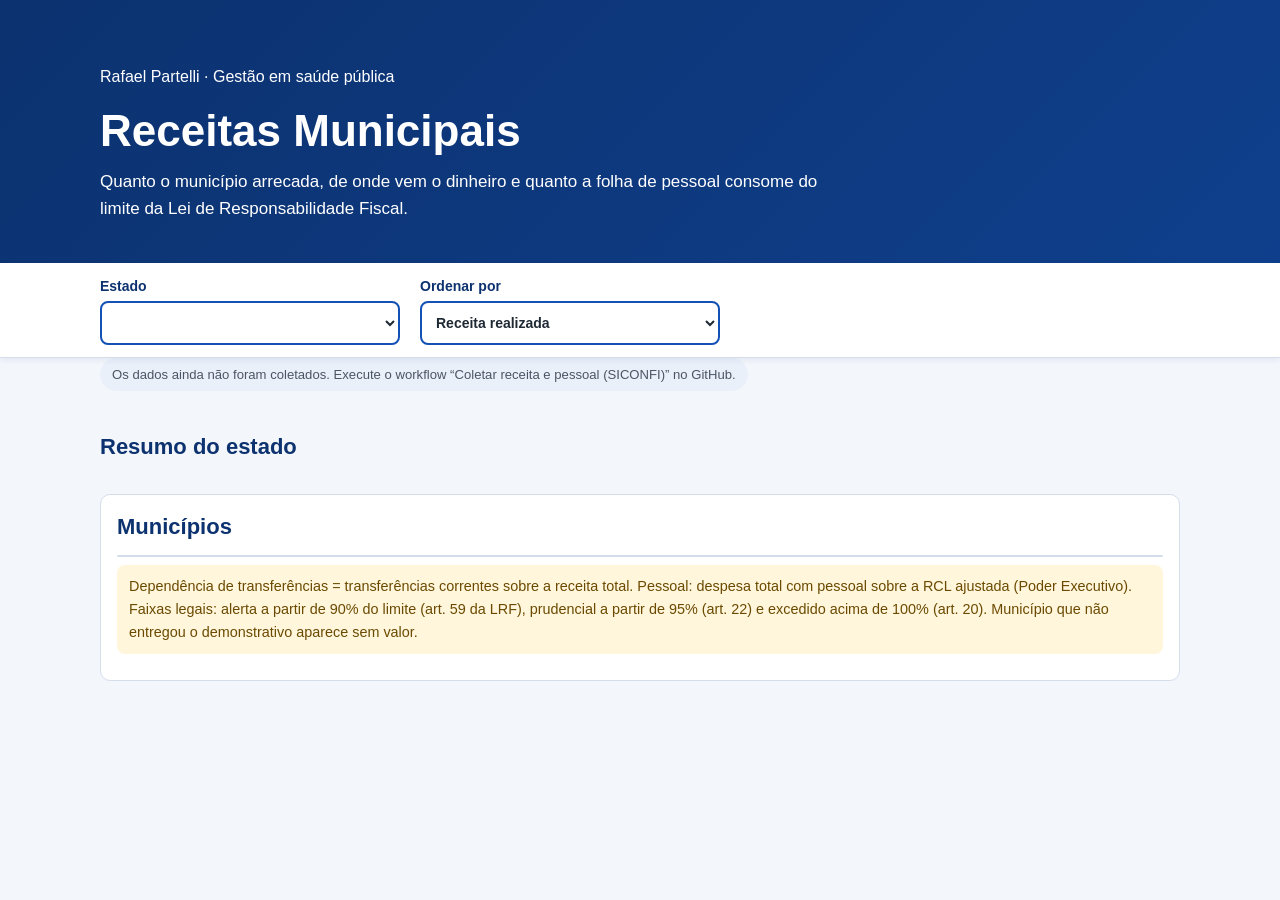
==== receitas/index.html @ 76436f77 "Receita e pessoal (SICONFI), sondagem de portais estaduais e SisCEBAS, paginas Receitas e Organizaco" ====
<!doctype html>
<html lang="pt-BR">
<head>
<meta charset="utf-8">
<meta name="viewport" content="width=device-width, initial-scale=1">
<title>Receitas Municipais | Rafael Partelli</title>
<meta name="description" content="Receita realizada, dependência de transferências, receita por habitante e despesa com pessoal (limites da LRF) dos municípios, com dados do SICONFI e data de cada coleta.">
<link rel="icon" href="data:image/svg+xml,%3Csvg xmlns='http://www.w3.org/2000/svg' viewBox='0 0 32 32'%3E%3Crect width='32' height='32' rx='6' fill='%231351B4'/%3E%3Cpath d='M14 7h4v7h7v4h-7v7h-4v-7H7v-4h7z' fill='%23fff'/%3E%3C/svg%3E">
<link rel="stylesheet" href="../css/sala.css?v=2">
<link rel="stylesheet" href="../css/receitas.css?v=1">
</head>
<body>
<a class="pular" href="#conteudo">Ir para o conteúdo</a>
<header class="topo">
  <div class="miolo">
    <p class="marca">Rafael Partelli · Gestão em saúde pública</p>
    <h1>Receitas Municipais</h1>
    <p class="lead">Quanto o município arrecada, de onde vem o dinheiro e quanto a folha de pessoal consome do limite da Lei de Responsabilidade Fiscal.</p>
  </div>
</header>

<nav class="filtros" aria-label="Escolha do estado">
  <div class="miolo filtros-linha">
    <label>Estado
      <select id="selUF"></select>
    </label>
    <label>Ordenar por
      <select id="selOrd">
        <option value="total">Receita realizada</option>
        <option value="percapita">Receita por habitante</option>
        <option value="dep">Dependência de transferências</option>
        <option value="trib">Receita tributária</option>
        <option value="pes">Pessoal (% da RCL)</option>
        <option value="nome">Nome</option>
      </select>
    </label>
  </div>
</nav>

<main id="conteudo" class="miolo">
  <p id="selo" class="pilula" role="status" aria-live="polite">Carregando dados...</p>
  <section aria-labelledby="h-resumo">
    <h2 id="h-resumo">Resumo do estado</h2>
    <div id="kpis" class="kpis"></div>
  </section>
  <section aria-labelledby="h-tab" class="bloco">
    <h2 id="h-tab">Municípios</h2>
    <p class="fonte" id="fonte"></p>
    <div class="tabela-rolavel" id="tabela"></div>
    <div class="aviso">Dependência de transferências = transferências correntes sobre a receita total. Pessoal: despesa total com pessoal sobre a RCL ajustada (Poder Executivo). Faixas legais: alerta a partir de 90% do limite (art. 59 da LRF), prudencial a partir de 95% (art. 22) e excedido acima de 100% (art. 20). Município que não entregou o demonstrativo aparece sem valor.</div>
  </section>
</main>
<script src="../js/receitas.js?v=1" defer></script>
</body>
</html>
---- css/sala.css ----
:root{
  --azul:#1351b4; --azul-escuro:#0c326f; --verde:#168821; --verde-claro:#e7f4e8;
  --amarelo:#c98b00; --amarelo-claro:#fff6dc; --vermelho:#c0392b; --vermelho-claro:#fbeae8; --azul-claro:#eaf0fa;
  --fundo:#f3f6fb; --superficie:#ffffff; --linha:#d5ddea;
  --texto:#1f2933; --texto2:#4b5563; --mudo:#4b5563; --foco:#c05a00;
  --n1:#168821; --n2:#e6a800; --n3:#e86a10; --n4:#c4161c; --semdado:#9aa3af;
  --barra:#1351b4; --barra-fundo:#eaf0fa; --aviso-bg:#fff6dc; --aviso-tx:#6b4a00;
  --e0:#d5d9df; --e1:#e3ebf8; --e2:#b4c9ee; --e3:#7ca1e0; --e4:#3f6fc4; --e5:#0c326f;
  --c1:#1351b4; --c2:#168821; --c3:#c98b00; --c4:#9aa3af; --sombra:0 6px 18px rgba(12,50,111,.12);
  color-scheme:light;
}

*{box-sizing:border-box}
html{-webkit-text-size-adjust:100%}
body{margin:0;background:var(--fundo);color:var(--texto);font:16px/1.6 Arial,"Helvetica Neue",Helvetica,sans-serif}
.miolo{max-width:1120px;margin:0 auto;padding:0 20px}
a{color:var(--azul)}
:focus-visible{outline:3px solid var(--foco);outline-offset:2px}
.pular{position:absolute;left:-999px;top:0;background:var(--azul);color:#fff;padding:8px 12px;z-index:10}
.pular:focus{left:8px;top:8px}
.filtros{background:var(--superficie);border-bottom:1px solid var(--linha);position:static;z-index:5}
@media (min-width:760px){.filtros{position:sticky;top:0}}
.filtros-linha{display:flex;flex-wrap:wrap;gap:12px 20px;align-items:end;padding-top:12px;padding-bottom:12px}
.filtros label{display:flex;flex-direction:column;font-size:.8rem;color:var(--texto2);gap:4px;min-width:150px;flex:1 1 150px;max-width:300px}
select{font:inherit;padding:9px 10px;border:1px solid var(--linha);border-radius:6px;background:var(--superficie);color:var(--texto);min-height:44px}
.selo{margin:0;font-size:.8rem;color:var(--mudo);flex:2 1 220px}
h2{font-size:1.25rem;margin:0 0 6px;color:var(--azul-escuro)}

h3{font-size:1rem;margin:20px 0 8px}
section{margin:28px 0}
.bloco{background:var(--superficie);border:1px solid var(--linha);border-radius:10px;padding:18px 16px}
.fonte{margin:0 0 14px;font-size:.82rem;color:var(--mudo)}
.aviso{background:var(--aviso-bg);color:var(--aviso-tx);border-radius:8px;padding:10px 12px;font-size:.9rem;margin:8px 0}
.kpis{display:grid;grid-template-columns:repeat(auto-fit,minmax(170px,1fr));gap:12px}
.kpi{background:var(--superficie);border:1px solid var(--linha);border-radius:10px;padding:12px 14px}
.kpi .rot{font-size:.78rem;color:var(--texto2)}
.kpi .val{font-size:1.5rem;font-weight:700;line-height:1.25;color:var(--azul-escuro)}
.kpi .nota{font-size:.75rem;color:var(--mudo)}

.grade2{display:grid;grid-template-columns:1fr;gap:20px}
@media (min-width:860px){.grade2{grid-template-columns:1fr 1fr}}
.rank{list-style:none;margin:0;padding:0}
.rank li{display:grid;grid-template-columns:minmax(80px,38%) 1fr auto;gap:8px;align-items:center;padding:4px 0;font-size:.9rem}
.rank .nome{overflow:hidden;text-overflow:ellipsis;white-space:nowrap}
.rank .trilho{background:var(--barra-fundo);height:14px;border-radius:0 4px 4px 0}
.rank .barra{display:block;height:100%;width:0;background:var(--barra);border-radius:0 4px 4px 0;min-width:2px;transition:width 1s cubic-bezier(.2,.8,.2,1)}
.rank.vis .barra{width:var(--w)}
.rank .num{font-variant-numeric:tabular-nums;color:var(--texto2);font-size:.85rem}
.pilha{display:flex;height:26px;border-radius:4px;overflow:hidden;gap:2px;background:var(--superficie)}
.pilha span{display:block;height:100%;min-width:0}
.legenda{display:flex;flex-wrap:wrap;gap:6px 16px;list-style:none;margin:10px 0 0;padding:0;font-size:.85rem}
.legenda li{display:flex;align-items:center;gap:6px}
.legenda i{width:12px;height:12px;border-radius:3px;display:inline-block}
.n1{background:var(--n1)}.n2{background:var(--n2)}.n3{background:var(--n3)}.n4{background:var(--n4)}.n0{background:var(--semdado)}
table{border-collapse:collapse;width:100%;font-size:.88rem}
th,td{text-align:left;padding:6px 8px;border-bottom:1px solid var(--linha);vertical-align:top}
td.n,th.n{text-align:right;font-variant-numeric:tabular-nums}
.tabela-rolavel{overflow-x:auto}
details{margin-top:10px}
summary{cursor:pointer;color:var(--azul);font-size:.9rem;min-height:32px;padding:4px 0}
.cartao-mun{border:1px solid var(--linha);border-radius:10px;padding:14px;margin-top:14px;background:var(--fundo)}
.cartao-mun h3{margin-top:0}
.selonivel{display:inline-flex;align-items:center;gap:6px;font-weight:600;padding:3px 10px;border-radius:999px;color:#fff;font-size:.85rem}
.selonivel.n2{color:#1f2933}
.spark{display:block;margin-top:6px}
.lista-notas{list-style:none;margin:0;padding:0}
.lista-notas li{padding:10px 0;border-bottom:1px solid var(--linha)}
.lista-notas .meta{font-size:.78rem;color:var(--mudo)}
.chips{display:flex;flex-wrap:wrap;gap:8px;margin-bottom:10px}
.chip{border:1px solid var(--linha);background:var(--superficie);color:var(--texto);border-radius:999px;padding:6px 12px;font:inherit;font-size:.85rem;cursor:pointer;min-height:36px}
.chip[aria-pressed="true"]{background:var(--azul);border-color:var(--azul);color:#fff}

.botao{font:inherit;border:1px solid var(--azul);background:transparent;color:var(--azul);border-radius:6px;padding:8px 14px;cursor:pointer;min-height:40px}
.metodo{margin:0;padding-left:20px}
.indisponivel{color:var(--mudo);font-style:italic}

.sem-js{background:var(--aviso-bg);color:var(--aviso-tx);padding:12px 16px;margin:16px;border-radius:8px}

/* ---------- v4: icones, cards, graficos, mapa, jornada e animacoes ---------- */
.icone{flex:none;vertical-align:-4px}
h2 .ico{display:inline-flex;align-items:center;justify-content:center;width:34px;height:34px;margin-right:10px;border-radius:10px;background:var(--barra-fundo);color:var(--azul);vertical-align:middle}
h2 .ico .icone{vertical-align:0}
.filtros-acoes{display:flex;flex-wrap:wrap;gap:8px}
.botao-icone{display:inline-flex;align-items:center;gap:8px;text-decoration:none;font-size:.9rem;transition:background .2s,color .2s,transform .2s}
.botao-icone:hover{background:var(--azul);color:#fff;transform:translateY(-1px)}

.botao-icone[disabled]{opacity:.6;cursor:progress}
.botao-link{background:none;border:0;color:var(--azul);text-decoration:underline;cursor:pointer;font:inherit;font-size:.85rem;min-height:36px}
.geo-status{flex-basis:100%}
.geo-status:empty{display:none}
.bloco{scroll-margin-top:96px}
.kpi{position:relative;transition:transform .2s,box-shadow .2s,border-color .2s}
.kpi-topo{display:flex;gap:10px;align-items:flex-start;margin-bottom:4px}
.kpi .ic{display:inline-flex;align-items:center;justify-content:center;width:32px;height:32px;border-radius:50%;background:var(--barra-fundo);color:var(--azul);flex:none}
.kpi .rot{padding-top:2px;line-height:1.3}
.kpi.vis:hover{transform:translateY(-3px);box-shadow:var(--sombra);border-color:var(--azul)}
.kpis{grid-template-columns:repeat(auto-fit,minmax(190px,1fr))}
.kpi-grande{font-size:1.8rem;font-weight:700;margin:4px 0;color:var(--azul-escuro)}

/* entrada */
.rev{opacity:0;transform:translateY(14px);transition:opacity .6s ease,transform .6s ease}
.rev.vis{opacity:1;transform:none}
.kpis .kpi:nth-child(2){transition-delay:.06s}.kpis .kpi:nth-child(3){transition-delay:.12s}.kpis .kpi:nth-child(4){transition-delay:.18s}.kpis .kpi:nth-child(5){transition-delay:.24s}.kpis .kpi:nth-child(6){transition-delay:.3s}.kpis .kpi:nth-child(7){transition-delay:.36s}
.rank.rev{transform:none}
.rank li{transition:background .15s}
.rank li:hover{background:var(--barra-fundo);border-radius:6px}
/* rosca e comparativo */
.rosca-caixa{display:flex;flex-wrap:wrap;align-items:center;gap:6px 22px;margin:8px 0}
.rosca{width:150px;height:150px;flex:none}
.rosca circle{fill:none;stroke-width:6}
.rosca-fundo{stroke:var(--barra-fundo)}
.rosca-fatia{stroke-dasharray:0 100;transition:stroke-dasharray 1.1s cubic-bezier(.2,.8,.2,1)}
.rev.vis .rosca-fatia{stroke-dasharray:var(--p) var(--q)}
.rosca-fatia.c1{stroke:var(--c1)}.rosca-fatia.c2{stroke:var(--c2)}.rosca-fatia.c3{stroke:var(--c3)}.rosca-fatia.c4{stroke:var(--c4)}
.rosca-centro{font-size:6px;font-weight:700;fill:var(--texto)}
.legenda-v{flex-direction:column;gap:6px}
.cc1{background:var(--c1)}.cc2{background:var(--c2)}.cc3{background:var(--c3)}.cc4{background:var(--c4)}
.comp{margin:10px 0 18px}
.comp-trilho{position:relative;height:18px;background:var(--barra-fundo);border-radius:9px}
.comp-barra{display:block;height:100%;width:0;background:var(--barra);border-radius:9px;transition:width 1s cubic-bezier(.2,.8,.2,1)}
.comp.vis .comp-barra{width:var(--w)}
.comp-marca{position:absolute;top:-5px;width:3px;height:28px;background:var(--texto);border-radius:2px}
.comp-leg{display:flex;flex-wrap:wrap;justify-content:space-between;gap:4px 16px;font-size:.82rem;color:var(--texto2);margin-top:8px}
/* mapa */
.camadas .chip{display:inline-flex;align-items:center;gap:6px}
.mapa-titulo{margin:6px 0 10px}
.mapa-grade{display:grid;grid-template-columns:1fr;gap:18px}
@media (min-width:900px){.mapa-grade{grid-template-columns:minmax(0,1.25fr) minmax(0,1fr)}}
.mapa-caixa{position:relative;background:var(--fundo);border:1px solid var(--linha);border-radius:12px;padding:8px;min-height:260px;display:flex;align-items:center;justify-content:center}
.mapa-svg{width:100%;height:auto;max-height:620px;display:block}
.mapa-svg .area{stroke:var(--superficie);stroke-width:.8;cursor:pointer;transition:fill .5s,stroke .2s,filter .2s;animation:surge .5s both;animation-delay:calc(var(--i) * 18ms);outline:none}
@keyframes surge{from{opacity:0;transform:scale(.97)}to{opacity:1;transform:none}}
.area.e0{fill:var(--e0)}.area.e1{fill:var(--e1)}.area.e2{fill:var(--e2)}.area.e3{fill:var(--e3)}.area.e4{fill:var(--e4)}.area.e5{fill:var(--e5)}
.mapa-svg .area:hover,.mapa-svg .area:focus-visible{stroke:var(--foco);stroke-width:2;filter:brightness(1.08)}
.mapa-svg .area.sel{stroke:var(--foco);stroke-width:2.4}
.pino{fill:var(--foco);stroke:#fff;stroke-width:1.2}
.pino-onda{fill:none;stroke:var(--foco);stroke-width:1.4;transform-box:fill-box;transform-origin:center;animation:onda 1.8s ease-out infinite}
@keyframes onda{from{transform:scale(1);opacity:.9}to{transform:scale(4.2);opacity:0}}
.dica{position:absolute;transform:translate(-50%,-100%);background:var(--texto);color:var(--superficie);padding:6px 10px;border-radius:8px;font-size:.82rem;pointer-events:none;white-space:nowrap;max-width:260px;overflow:hidden;text-overflow:ellipsis;z-index:3}
.escala{display:flex;flex-wrap:wrap;gap:6px 14px;list-style:none;margin:0 0 12px;padding:0;font-size:.8rem}
.escala li{display:flex;align-items:center;gap:6px}
.escala i{width:18px;height:12px;border-radius:3px;display:inline-block;border:1px solid var(--linha)}
.escala i.e0{background:var(--e0)}.escala i.e1{background:var(--e1)}.escala i.e2{background:var(--e2)}.escala i.e3{background:var(--e3)}.escala i.e4{background:var(--e4)}.escala i.e5{background:var(--e5)}
.mapa-lado h3:first-of-type{margin-top:12px}
/* jornada */
body{padding-bottom:84px}
.jornada{position:fixed;left:12px;right:12px;bottom:12px;z-index:20;max-width:560px;margin:0 auto}
.j-barra{display:flex;align-items:center;gap:12px;width:100%;background:var(--azul-escuro);color:#fff;border:0;border-radius:14px;padding:8px 14px;cursor:pointer;box-shadow:var(--sombra);font:inherit;text-align:left;min-height:56px;transition:transform .2s}
.j-barra:hover{transform:translateY(-2px)}
.j-barra.completo{background:var(--verde)}
.j-resumo{display:flex;flex-direction:column;flex:1;min-width:0}
.j-resumo small{opacity:.85;white-space:nowrap;overflow:hidden;text-overflow:ellipsis}
.j-anel{width:40px;height:40px;flex:none}
.j-anel circle{fill:none;stroke-width:4}
.j-anel-fundo{stroke:rgba(255,255,255,.25)}
.j-anel-valor{stroke:#7be08a;stroke-linecap:round;transition:stroke-dasharray .8s}
.j-painel{background:var(--superficie);border:1px solid var(--linha);border-radius:14px;box-shadow:var(--sombra);margin-bottom:8px;padding:14px;max-height:62vh;overflow:auto}
.j-topo{display:flex;justify-content:space-between;align-items:center}
.j-topo h2{margin:0;font-size:1.05rem}
.j-fechar{background:none;border:0;color:var(--texto2);cursor:pointer;width:36px;height:36px;border-radius:50%}
.j-lista{list-style:none;margin:8px 0;padding:0}
.j-ir{display:flex;gap:10px;align-items:flex-start;width:100%;background:none;border:0;border-bottom:1px solid var(--linha);padding:9px 2px;cursor:pointer;font:inherit;text-align:left;color:var(--texto)}
.j-ir:hover .j-txt strong{text-decoration:underline}
.j-ico{display:inline-flex;align-items:center;justify-content:center;width:30px;height:30px;border-radius:50%;background:var(--barra-fundo);color:var(--azul);flex:none}
.j-item.ok .j-ico{background:var(--verde);color:#fff}
.j-txt{display:flex;flex-direction:column;gap:2px}
.j-txt small{color:var(--texto2);font-size:.8rem;line-height:1.35}
.j-acoes{display:flex;flex-wrap:wrap;gap:8px;align-items:center;margin-top:8px}
.toast{position:fixed;left:50%;bottom:86px;transform:translate(-50%,16px);background:var(--texto);color:var(--superficie);padding:10px 16px;border-radius:10px;font-size:.88rem;opacity:0;pointer-events:none;transition:opacity .3s,transform .3s;z-index:30;max-width:min(92vw,520px);text-align:center}
.toast.on{opacity:1;transform:translate(-50%,0)}
.proxima{display:flex;flex-wrap:wrap;gap:6px 14px;align-items:center;margin-top:16px;padding-top:14px;border-top:1px dashed var(--linha)}
.proxima .fonte{margin:0}
.fim{border-color:var(--verde);border-width:2px}
.fim h2{display:flex;align-items:center;gap:10px}
.fim .icone{color:var(--verde);animation:pulsa 1.6s ease-in-out 3}
@keyframes pulsa{50%{transform:scale(1.25)}}
.fim-lista{padding-left:20px}
.fim-lista li{margin:6px 0}
@media (prefers-reduced-motion:reduce){
  *,*::before,*::after{animation:none!important;transition:none!important}
  .rev{opacity:1!important;transform:none!important}
  }
@media print{.rev{opacity:1!important;transform:none!important}.jornada,.toast{display:none}}


/* ---------- padrao visual do partelli.pro (cabecalho, hero, cards, rodape) ---------- */
html{scroll-padding-top:76px}
h1,h2,h3{font-family:inherit}
.topbar{position:sticky;top:0;background:#0c326f;z-index:50}
.topbar-in{display:flex;align-items:center;justify-content:space-between;gap:12px;min-height:60px}
.brand{display:inline-flex;align-items:center;gap:8px;color:#fff;font-weight:700;font-size:18px;text-decoration:none}
.brand .flag{flex:none;border-radius:3px;box-shadow:0 0 0 1px rgba(255,255,255,.55)}
.brand span{margin-left:4px}
.nav{display:flex;gap:4px;align-items:center}
.nav a{color:#fff;text-decoration:none;padding:8px 12px;border-radius:6px;font-size:15px}
.nav a:hover{background:rgba(255,255,255,.14)}
.nav .nav-hl{background:#fff;color:#0c326f;font-weight:700;display:inline-flex;align-items:center;gap:8px}
.nav .nav-hl:hover{background:#eaf0fa}
.nav .nav-hl em{font-style:normal;font-size:11px;background:#168821;color:#fff;border-radius:99px;padding:2px 8px}
.nav .nav-cta{background:#168821;font-weight:700}
.nav .nav-cta:hover{background:#127019}
.nav-reuniao{display:inline-flex;align-items:center;padding:8px 3px!important;margin:0 -2px}
.nav-reuniao .nr-t{display:none}
.menu-btn{display:none;background:transparent;border:1px solid #fff;color:#fff;padding:8px 14px;border-radius:6px;font:inherit;font-size:15px;cursor:pointer;min-height:40px}
@media (max-width:960px){
  .menu-btn{display:block}
  .nav{display:none;position:absolute;left:0;right:0;top:100%;background:#0c326f;flex-direction:column;align-items:stretch;padding:8px 20px 14px;gap:2px;border-top:1px solid rgba(255,255,255,.18);box-shadow:0 10px 20px rgba(0,0,0,.2)}
  .nav.aberto{display:flex}
  .nav a{padding:12px}
  .nav .nav-reuniao{margin:0;padding:12px!important}
  .nav-reuniao .nr-t{display:inline;margin-left:8px}
}
.topbar a:focus-visible,.topbar button:focus-visible,.topo a:focus-visible,.rodape a:focus-visible{outline-color:#fff}
.topo{background:linear-gradient(135deg,#0c326f 0%,#0f3f8c 100%);color:#fff;padding:48px 0 40px}
.crumb{display:flex;flex-wrap:wrap;justify-content:space-between;align-items:baseline;gap:4px 20px;font-size:14px;margin:0 0 14px;color:#cfe0fa}
.crumb p{margin:0}
.atualiza{font-size:13px;color:#cfe0fa;white-space:nowrap}
.crumb a{color:#fff}
.topo h1{font-size:clamp(28px,4.2vw,44px);line-height:1.15;margin:0 0 12px}
.topo .lead{margin:0;max-width:78ch;font-size:17px;opacity:1;color:#fff}
.topo .convite{margin:16px 0 0;display:inline-flex;gap:8px;align-items:center;font-size:14px;color:#cfe0fa}
h2{font-size:22px;line-height:1.25;color:#0c326f}
.kpi{border-top:4px solid #1351b4;border-radius:10px;padding:14px 16px}
.kpis .kpi:nth-child(4n+2){border-top-color:#168821}
.kpis .kpi:nth-child(4n+3){border-top-color:#c98b00}
.kpis .kpi:nth-child(4n+4){border-top-color:#c0392b}
.kpi .rot{font-size:12.5px;color:#4b5563}
.kpi .val{font-size:24px;color:#1f2933}
.kpi .nota{font-size:12.5px}
.kpi-grande{color:#1f2933}
.kpi.vis:hover{border-color:var(--linha)}
.chip{border:1px solid #1351b4;color:#0c326f;font-weight:700;font-size:13.5px;background:#fff}
.chip[aria-pressed="true"]{background:#1351b4;color:#fff}
.botao{border:1px solid #1351b4;background:#fff;color:#1351b4;border-radius:8px;font-weight:700}
.botao-icone:hover{background:#1351b4;color:#fff}
th{background:#eaf0fa;color:#0c326f}
select{border:2px solid #1351b4;border-radius:8px;font-weight:700}
.filtros{box-shadow:0 2px 6px rgba(12,50,111,.08)}
@media (min-width:760px){.filtros{top:60px}}
.filtros label{font-weight:700;color:#0c326f;font-size:14px}
.bloco{scroll-margin-top:76px}
@media (min-width:760px){.bloco{scroll-margin-top:170px}}
.cta-box{margin-top:34px;background:#0c326f;color:#fff;border-radius:12px;padding:22px}
.cta-box h2{margin:0 0 6px;font-size:19px;color:#fff}
.cta-box p{margin:0 0 14px;color:#e6eefb}
.cta-box a{display:inline-block;background:#168821;color:#fff;font-weight:700;text-decoration:none;padding:11px 20px;border-radius:8px}
.cta-box a:hover{background:#127019}
.rodape{background:#08234f;color:#d5e0f5;padding:32px 0 100px;font-size:14px;margin-top:30px;border-top:0}
.rodape a{color:#fff}
.rodape p{margin:6px 0}
.rodape .fontes{font-size:12px;color:#b8c7e4;max-width:100ch}
.rodape .lgpd{font-size:12px;color:#b8c7e4;max-width:90ch}
.rodape .copy{font-size:12px}
@media (min-width:961px){.nav{flex:1;margin-left:16px}.nav .nav-hl{margin-right:auto}}
.filtros label{min-width:200px}
.rotulo-bloco{font-weight:700;color:var(--azul-escuro);margin:14px 0 6px;font-size:.95rem}
.ficha-atalhos{margin:12px 0 0;font-size:.92rem}
.ficha-atalhos a{color:var(--azul);font-weight:700}
#mod-ficha[hidden]{display:none}
h4{margin:14px 0 6px;font-size:.95rem;color:var(--azul-escuro)}
---- css/receitas.css ----
/* Complementa sala.css nas paginas de receitas e de organizacoes */
.tabela-rolavel{overflow-x:auto;border:1px solid var(--linha);border-radius:10px;background:var(--superficie)}
table{border-collapse:collapse;width:100%;font-size:.9rem;font-variant-numeric:tabular-nums}
th,td{padding:9px 12px;text-align:right;border-bottom:1px solid var(--linha);white-space:nowrap}
thead th{background:var(--barra-fundo);color:var(--texto);position:sticky;top:0;font-size:.8rem}
tbody th{text-align:left;font-weight:600;position:sticky;left:0;background:var(--superficie)}
thead th:first-child{text-align:left}
.faixa{display:inline-block;margin-left:6px;padding:1px 8px;border-radius:999px;font-size:.75rem;font-weight:600;border:1px solid currentColor}
.f-ok{color:var(--n1)}.f-alerta{color:var(--n2)}.f-prudencial{color:var(--n3)}.f-excedido{color:var(--n4)}
.pilula{margin:0 0 14px;display:inline-block;padding:6px 12px;border-radius:999px;background:var(--barra-fundo);color:var(--texto2);font-size:.82rem}
.abas{display:flex;gap:8px;margin:0 0 16px;flex-wrap:wrap}
.abas button{font:inherit;padding:10px 16px;border:1px solid var(--linha);border-radius:8px;background:var(--superficie);color:var(--texto);min-height:44px;cursor:pointer}
.abas button[aria-selected="true"]{background:var(--azul);color:#fff;border-color:var(--azul)}
.cartao-fonte{border:1px solid var(--linha);border-radius:10px;padding:12px 14px;margin:10px 0;background:var(--superficie)}
.cartao-fonte h3{margin:0 0 4px}
.selo-estado{display:inline-block;padding:2px 10px;border-radius:999px;font-size:.78rem;font-weight:600;border:1px solid currentColor}
.e-aberta{color:var(--n1)}.e-validar{color:var(--n2)}.e-bloqueada{color:var(--n4)}
.kpis{grid-template-columns:repeat(auto-fit,minmax(min(100%,230px),1fr))}
.kpi .val{overflow-wrap:anywhere;font-size:clamp(1.15rem,4.5vw,1.5rem)}
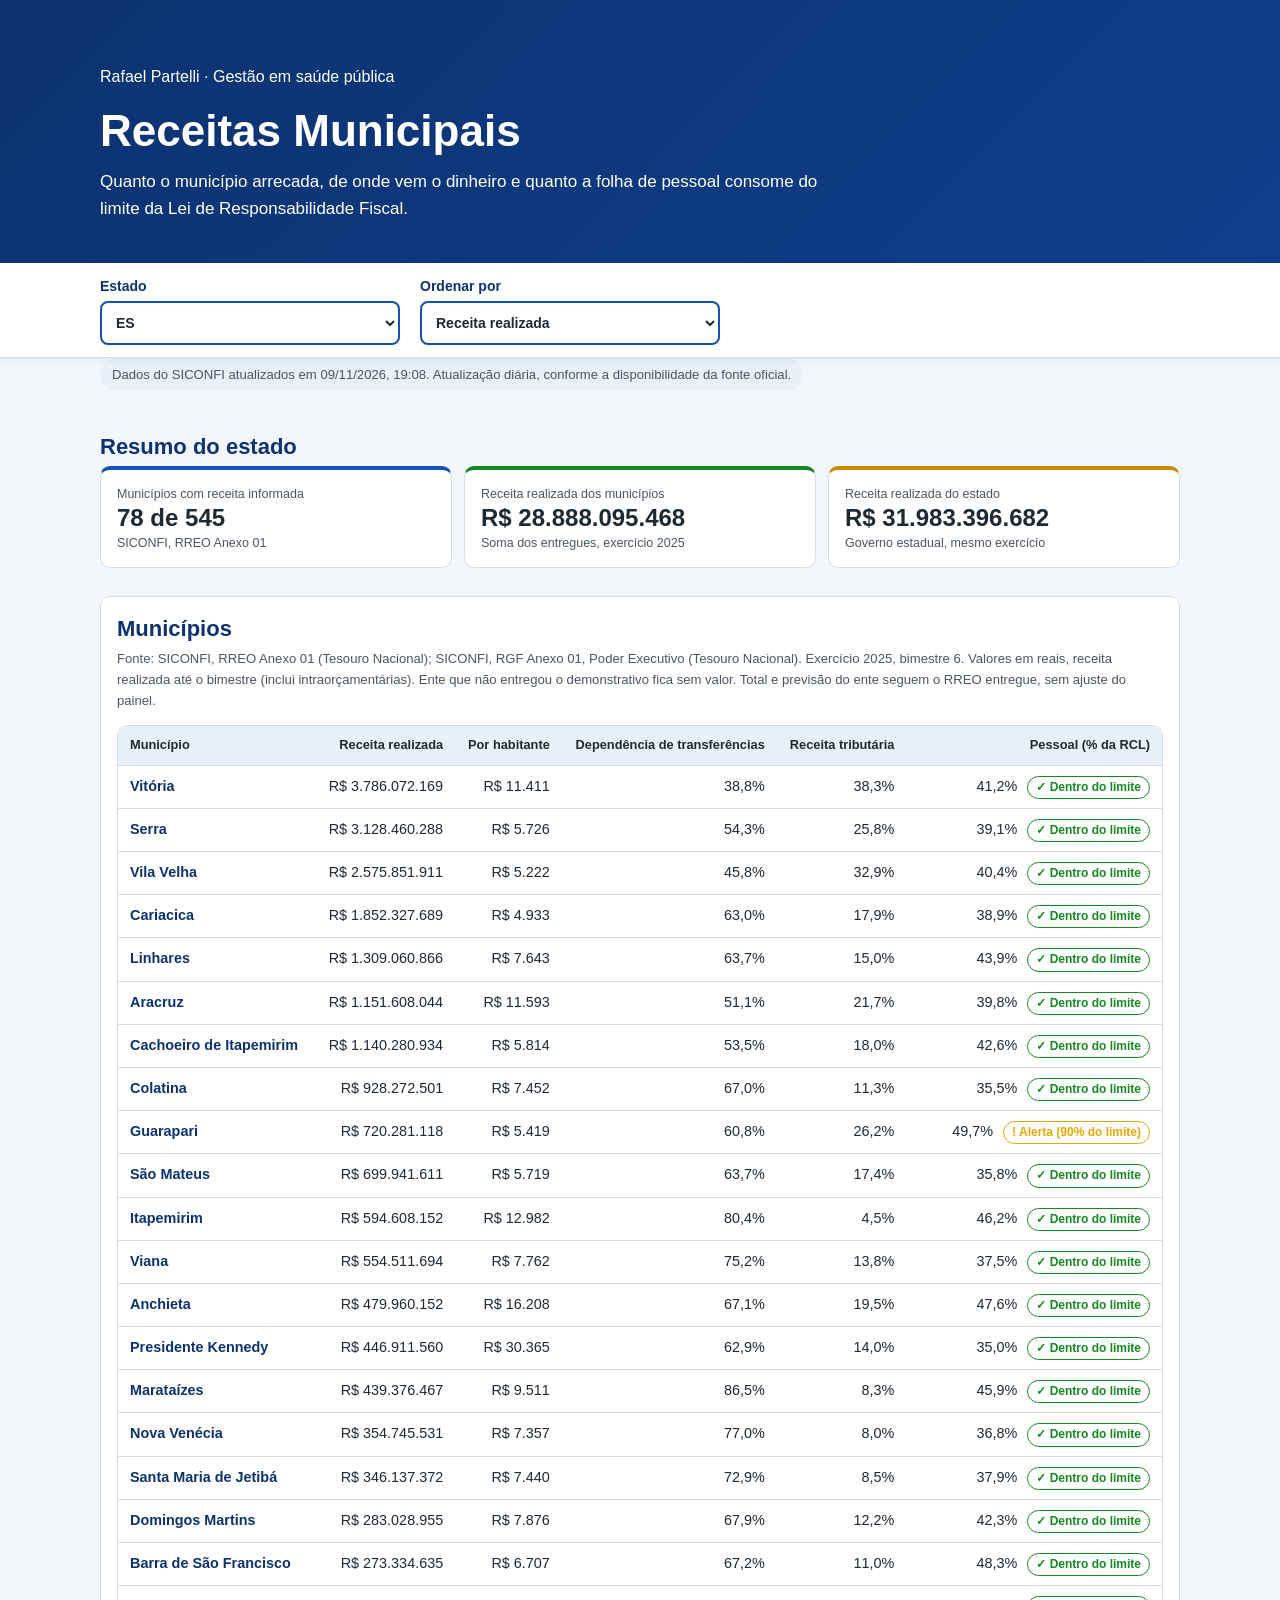
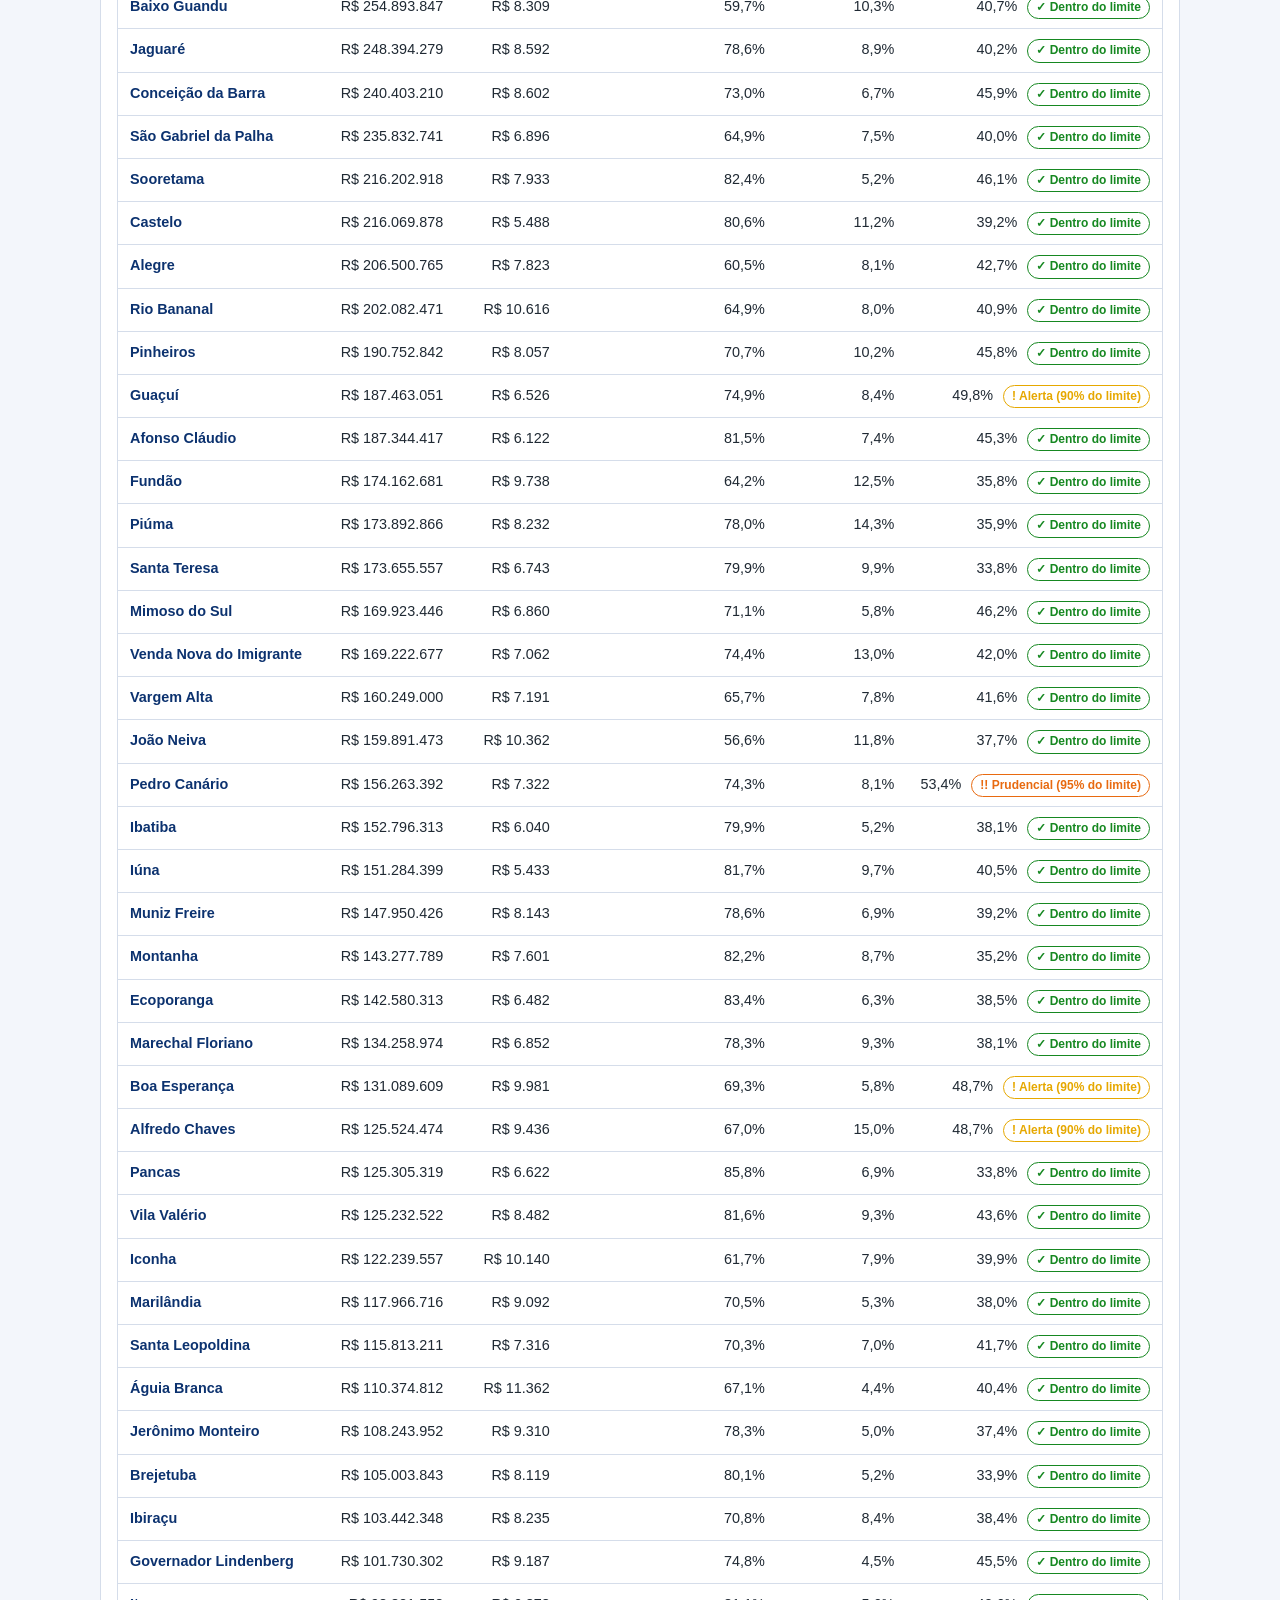
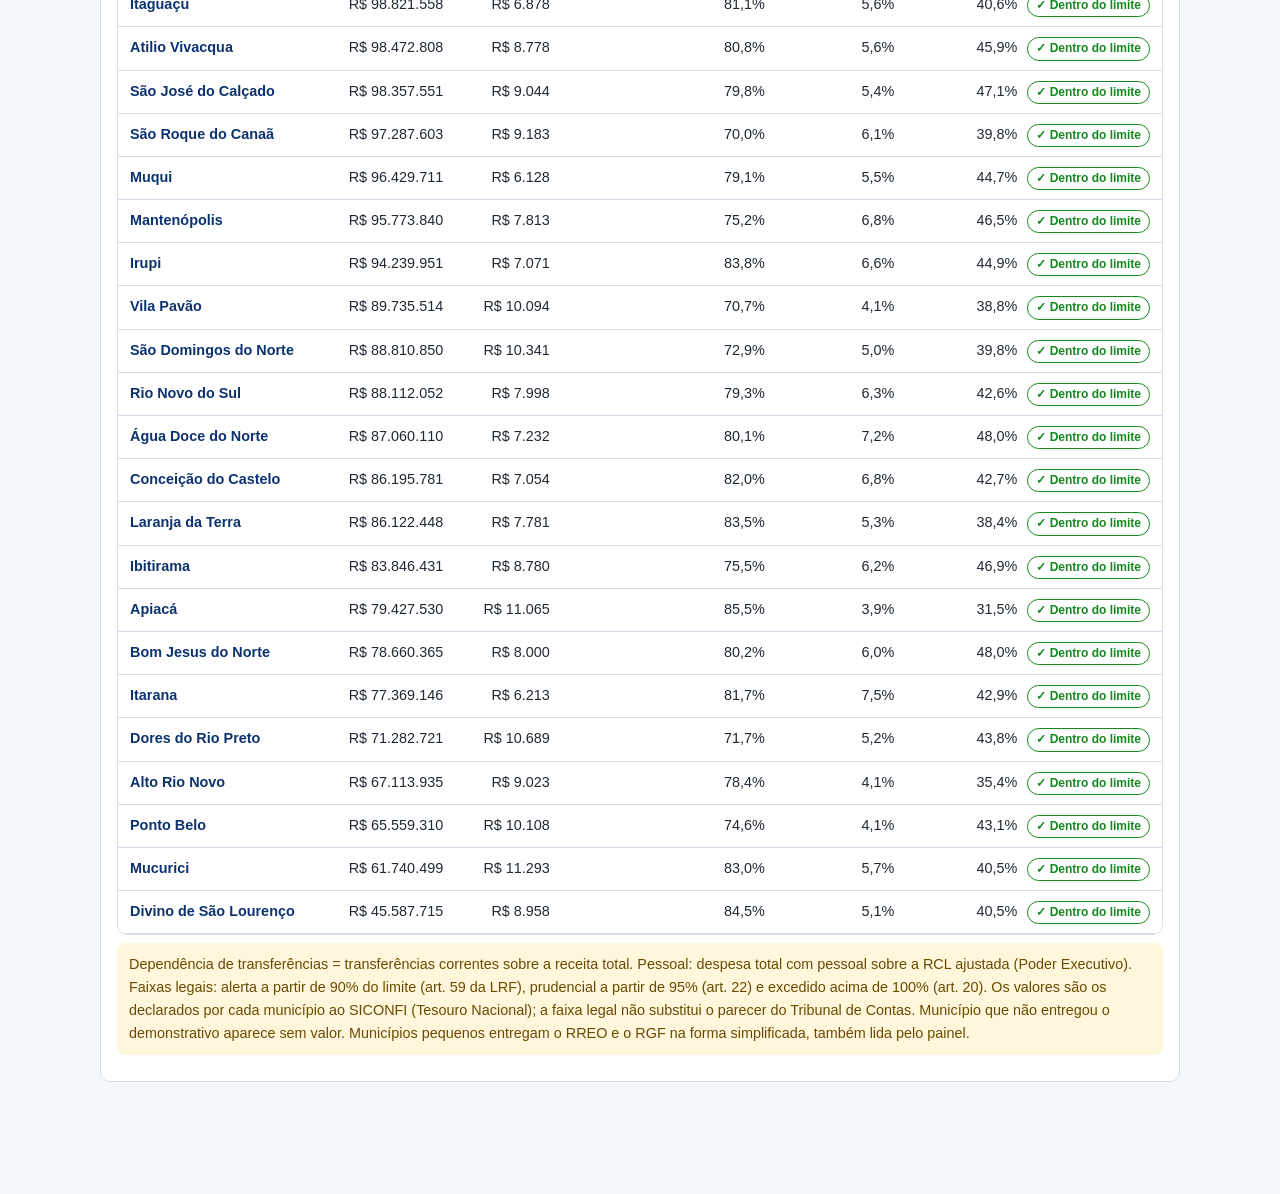
==== commit 98fe3965: "Receitas: aviso de que os valores sao declarados ao SICONFI Co-Authored-By: Claude Sonnet 5.5 <norep" ====
--- a/receitas/index.html
+++ b/receitas/index.html
@@ -47,7 +47,7 @@
     <h2 id="h-tab">Municípios</h2>
     <p class="fonte" id="fonte"></p>
     <div class="tabela-rolavel" id="tabela"></div>
-    <div class="aviso">Dependência de transferências = transferências correntes sobre a receita total. Pessoal: despesa total com pessoal sobre a RCL ajustada (Poder Executivo). Faixas legais: alerta a partir de 90% do limite (art. 59 da LRF), prudencial a partir de 95% (art. 22) e excedido acima de 100% (art. 20). Município que não entregou o demonstrativo aparece sem valor.</div>
+    <div class="aviso">Dependência de transferências = transferências correntes sobre a receita total. Pessoal: despesa total com pessoal sobre a RCL ajustada (Poder Executivo). Faixas legais: alerta a partir de 90% do limite (art. 59 da LRF), prudencial a partir de 95% (art. 22) e excedido acima de 100% (art. 20). Os valores são os declarados por cada município ao SICONFI (Tesouro Nacional); a faixa legal não substitui o parecer do Tribunal de Contas. Município que não entregou o demonstrativo aparece sem valor. Municípios pequenos entregam o RREO e o RGF na forma simplificada, também lida pelo painel.</div>
   </section>
 </main>
 <script src="../js/receitas.js?v=1" defer></script>
